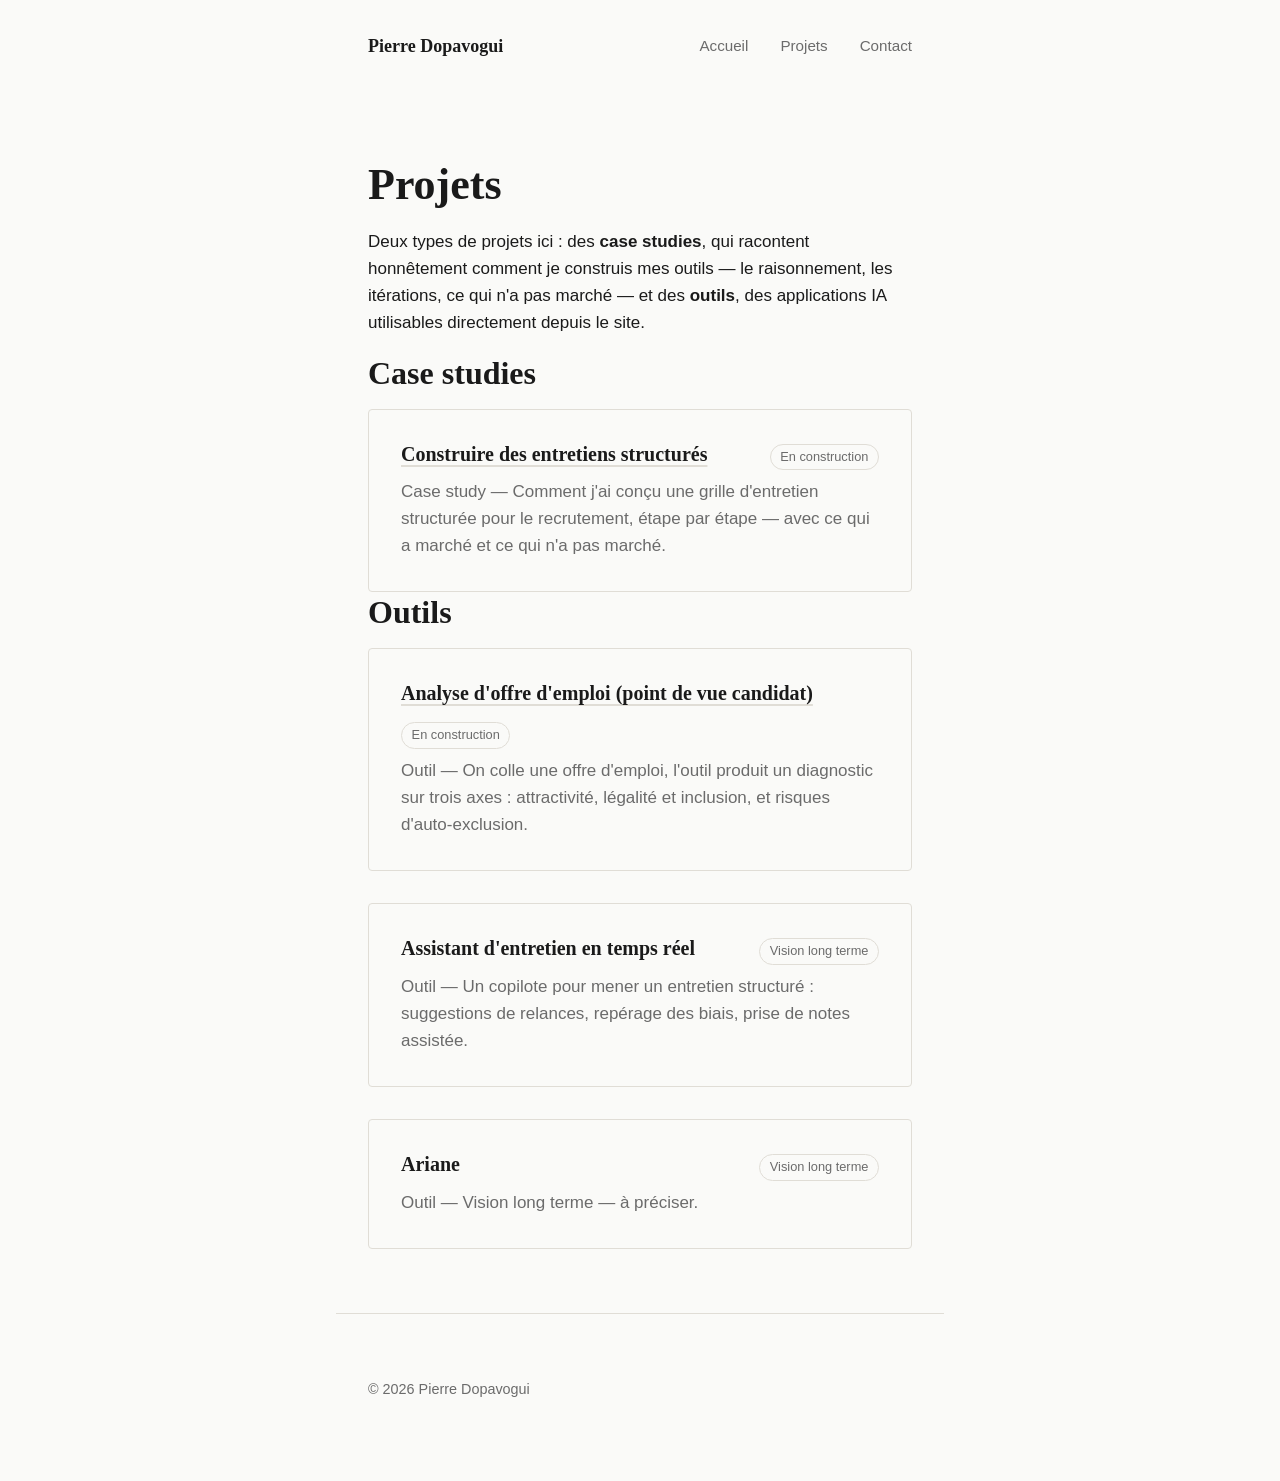
==== projets/index.html @ b9d97fe5 "Pose les fondations du site : layout, parseur Markdown, gestion des projets Architecture vanilla JS " ====
<!DOCTYPE html>
<html lang="fr">
<head>
  <meta charset="UTF-8" />
  <meta name="viewport" content="width=device-width, initial-scale=1.0" />
  <meta name="robots" content="noindex, nofollow" />
  <title>Projets — Pierre Dopavogui</title>
  <link rel="stylesheet" href="/assets/css/style.css" />
</head>
<body>
  <header id="site-header" class="site-header"></header>

  <main>
    <h1>Projets</h1>
    <p>
      Deux types de projets ici : des <strong>case studies</strong>, qui
      racontent honnêtement comment je construis mes outils — le
      raisonnement, les itérations, ce qui n'a pas marché — et des
      <strong>outils</strong>, des applications IA utilisables directement
      depuis le site.
    </p>

    <section aria-labelledby="case-studies-heading">
      <h2 id="case-studies-heading">Case studies</h2>
      <ul class="project-list" data-project-list="case-study"></ul>
    </section>

    <section aria-labelledby="outils-heading">
      <h2 id="outils-heading">Outils</h2>
      <ul class="project-list" data-project-list="outil"></ul>
    </section>
  </main>

  <footer id="site-footer" class="site-footer"></footer>

  <script src="/assets/js/projects-data.js"></script>
  <script src="/assets/js/projects.js"></script>
  <script src="/assets/js/layout.js"></script>
</body>
</html>
---- assets/css/style.css ----
/* ==========================================================================
   Variables — palette et échelle typographique
   Esprit : sobre, clair, légèrement technique. Référence : nevinjojo.com
   ========================================================================== */

:root {
  --color-bg: #fafaf8;
  --color-text: #1a1a1a;
  --color-text-muted: #6b6b6b;
  --color-accent: #2b4c7e;
  --color-border: #e0ddd6;
  --color-surface: #f1efe9;

  --font-sans: -apple-system, BlinkMacSystemFont, "Segoe UI", Roboto, Helvetica, Arial, sans-serif;
  --font-serif: Georgia, "Times New Roman", serif;
  --font-mono: ui-monospace, SFMono-Regular, "SF Mono", Menlo, Consolas, monospace;

  --measure: 38rem;
  --space-xs: 0.5rem;
  --space-sm: 1rem;
  --space-md: 2rem;
  --space-lg: 4rem;
  --space-xl: 6rem;

  --radius: 4px;
}

/* ==========================================================================
   Reset minimal
   ========================================================================== */

*,
*::before,
*::after {
  box-sizing: border-box;
}

html {
  -webkit-text-size-adjust: 100%;
}

body {
  margin: 0;
}

img,
svg {
  display: block;
  max-width: 100%;
}

a {
  color: inherit;
}

/* ==========================================================================
   Typographie de base
   ========================================================================== */

body {
  background: var(--color-bg);
  color: var(--color-text);
  font-family: var(--font-sans);
  font-size: 1.0625rem;
  line-height: 1.6;
  -webkit-font-smoothing: antialiased;
}

h1,
h2,
h3,
h4 {
  font-family: var(--font-serif);
  font-weight: 600;
  line-height: 1.25;
  margin: 0 0 var(--space-sm);
}

h1 {
  font-size: clamp(1.875rem, 4vw, 2.75rem);
}

h2 {
  font-size: clamp(1.5rem, 3vw, 2rem);
}

h3 {
  font-size: 1.25rem;
}

p {
  margin: 0 0 var(--space-sm);
}

a {
  text-decoration-color: var(--color-border);
  text-underline-offset: 0.2em;
}

a:hover {
  text-decoration-color: currentColor;
}

code {
  font-family: var(--font-mono);
  font-size: 0.9em;
  background: var(--color-surface);
  padding: 0.15em 0.35em;
  border-radius: var(--radius);
}

pre {
  background: var(--color-surface);
  padding: var(--space-sm);
  border-radius: var(--radius);
  overflow-x: auto;
}

pre code {
  background: none;
  padding: 0;
}

blockquote {
  margin: var(--space-md) 0;
  padding-left: var(--space-sm);
  border-left: 2px solid var(--color-border);
  color: var(--color-text-muted);
}

/* ==========================================================================
   Layout — structure commune (header / main / footer)
   ========================================================================== */

.site-header,
.site-footer,
main {
  max-width: var(--measure);
  margin-inline: auto;
  padding-inline: var(--space-md);
}

.site-header {
  display: flex;
  align-items: center;
  justify-content: space-between;
  gap: var(--space-md);
  padding-block: var(--space-md);
}

.site-header__name {
  font-family: var(--font-serif);
  font-weight: 600;
  font-size: 1.125rem;
  text-decoration: none;
}

.site-nav {
  display: flex;
  gap: var(--space-md);
}

.site-nav a {
  font-size: 0.95rem;
  color: var(--color-text-muted);
  text-decoration: none;
}

.site-nav a:hover,
.site-nav a[aria-current="page"] {
  color: var(--color-text);
}

main {
  padding-block: var(--space-lg);
  min-height: 60vh;
}

.site-footer {
  padding-block: var(--space-lg);
  color: var(--color-text-muted);
  font-size: 0.9rem;
  border-top: 1px solid var(--color-border);
}

/* ==========================================================================
   Composants
   ========================================================================== */

.tag {
  display: inline-block;
  font-size: 0.8rem;
  color: var(--color-text-muted);
  border: 1px solid var(--color-border);
  border-radius: 999px;
  padding: 0.15em 0.75em;
}

.project-list {
  list-style: none;
  margin: 0;
  padding: 0;
  display: flex;
  flex-direction: column;
  gap: var(--space-md);
}

.project-card {
  border: 1px solid var(--color-border);
  border-radius: var(--radius);
  padding: var(--space-md);
}

.project-card__header {
  display: flex;
  align-items: baseline;
  justify-content: space-between;
  gap: var(--space-sm);
  flex-wrap: wrap;
}

.project-card h3 {
  margin: 0;
}

.project-card p {
  color: var(--color-text-muted);
  margin-block: var(--space-xs) 0;
}

/* ==========================================================================
   Article (rendu Markdown)
   ========================================================================== */

.article-header {
  margin-bottom: var(--space-lg);
}

.article-header .tag {
  margin-bottom: var(--space-sm);
}

.article-body h2 {
  margin-top: var(--space-lg);
}

.article-body ul,
.article-body ol {
  padding-left: 1.25em;
}

/* ==========================================================================
   Responsive
   ========================================================================== */

@media (max-width: 40rem) {
  .site-header {
    flex-direction: column;
    align-items: flex-start;
    gap: var(--space-sm);
  }

  .site-nav {
    gap: var(--space-sm);
  }
}
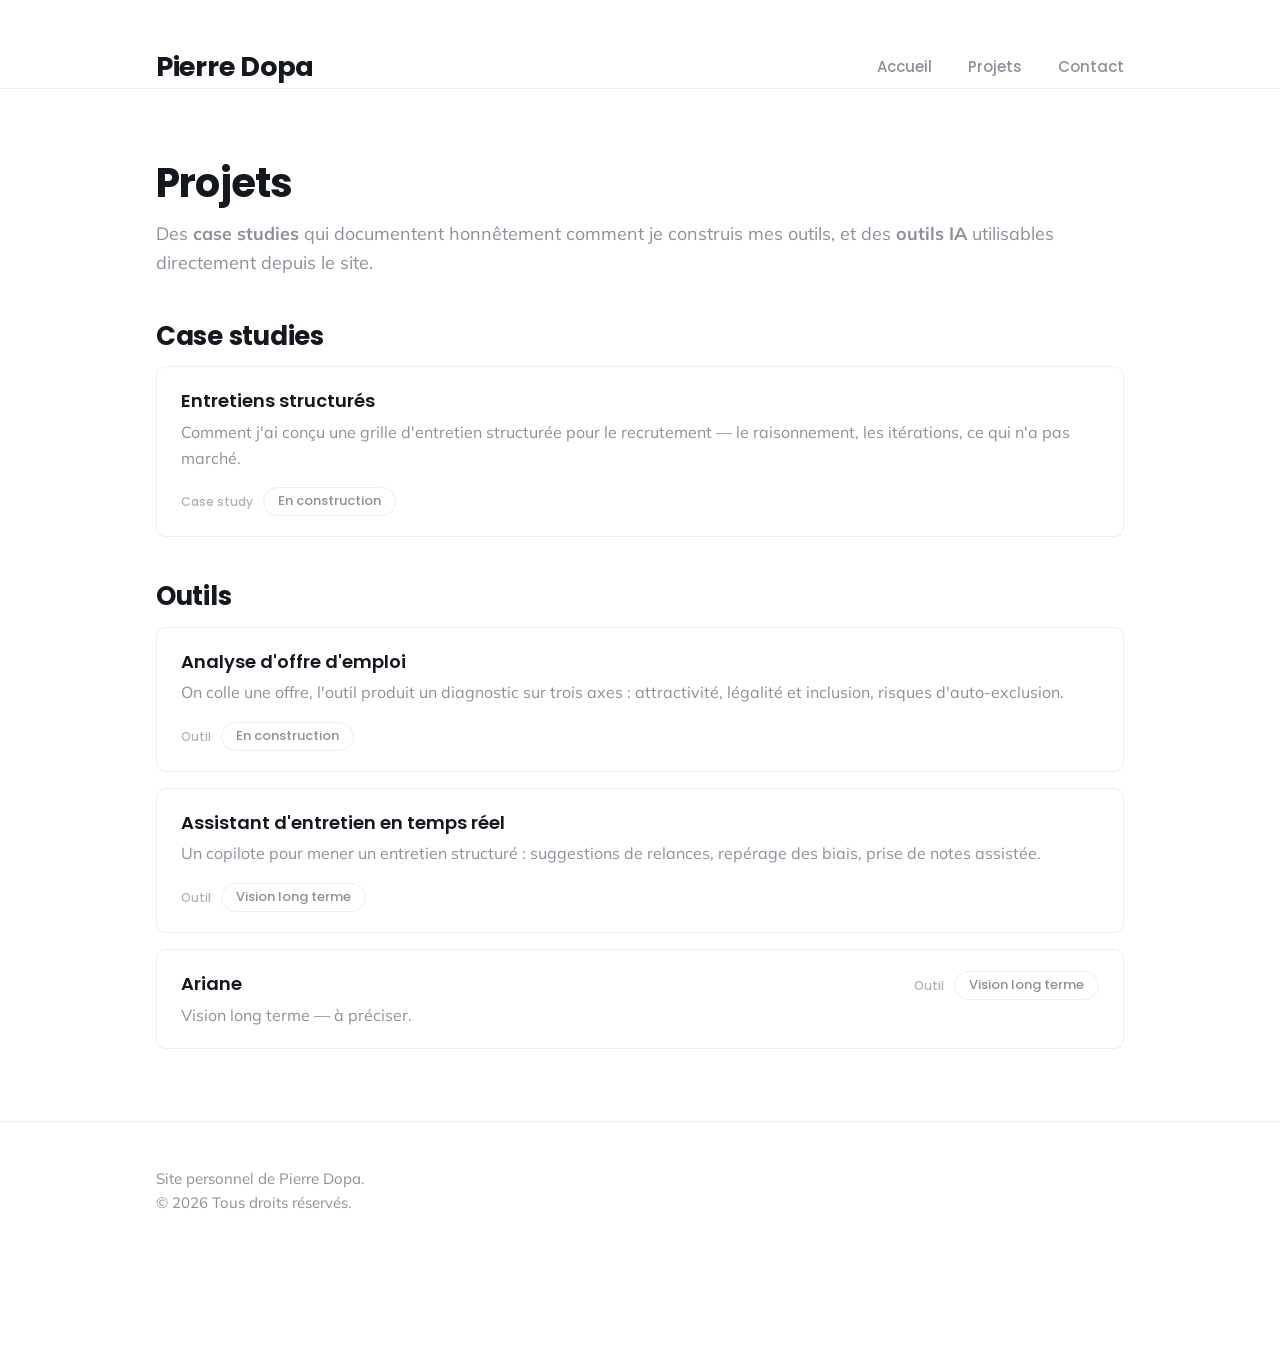
==== commit 33f103fb: "Intègre le design handoff haute fidélité dans la structure du repo Nouvelle identité visuelle (Poppi" ====
--- a/projets/index.html
+++ b/projets/index.html
@@ -2,36 +2,39 @@
 <html lang="fr">
 <head>
   <meta charset="UTF-8" />
-  <meta name="viewport" content="width=device-width, initial-scale=1.0" />
+  <meta name="viewport" content="width=device-width, initial-scale=1" />
   <meta name="robots" content="noindex, nofollow" />
-  <title>Projets — Pierre Dopavogui</title>
+  <title>Projets — Pierre Dopa</title>
+  <link rel="preconnect" href="https://fonts.googleapis.com" />
+  <link rel="preconnect" href="https://fonts.gstatic.com" crossorigin />
+  <link href="https://fonts.googleapis.com/css2?family=Poppins:wght@400;500;600;700&family=Mulish:wght@400;500;600;700&display=swap" rel="stylesheet" />
   <link rel="stylesheet" href="/assets/css/style.css" />
 </head>
 <body>
-  <header id="site-header" class="site-header"></header>
+  <header id="site-header"></header>
 
-  <main>
-    <h1>Projets</h1>
-    <p>
-      Deux types de projets ici : des <strong>case studies</strong>, qui
-      racontent honnêtement comment je construis mes outils — le
-      raisonnement, les itérations, ce qui n'a pas marché — et des
-      <strong>outils</strong>, des applications IA utilisables directement
-      depuis le site.
-    </p>
+  <main class="inner-main">
+    <div class="wrap">
+      <h1 class="inner-title">Projets</h1>
+      <p class="inner-lead">
+        Des <strong>case studies</strong> qui documentent honnêtement comment
+        je construis mes outils, et des <strong>outils IA</strong> utilisables
+        directement depuis le site.
+      </p>
 
-    <section aria-labelledby="case-studies-heading">
-      <h2 id="case-studies-heading">Case studies</h2>
-      <ul class="project-list" data-project-list="case-study"></ul>
-    </section>
+      <section aria-labelledby="case-studies-heading">
+        <h2 style="font-size:clamp(20px,2.2vw,26px);font-weight:700;letter-spacing:-.01em;margin-bottom:16px" id="case-studies-heading">Case studies</h2>
+        <ul class="project-list-simple" data-project-list="case-study"></ul>
+      </section>
 
-    <section aria-labelledby="outils-heading">
-      <h2 id="outils-heading">Outils</h2>
-      <ul class="project-list" data-project-list="outil"></ul>
-    </section>
+      <section aria-labelledby="outils-heading" style="margin-top:clamp(32px,5vh,56px)">
+        <h2 style="font-size:clamp(20px,2.2vw,26px);font-weight:700;letter-spacing:-.01em;margin-bottom:16px" id="outils-heading">Outils</h2>
+        <ul class="project-list-simple" data-project-list="outil"></ul>
+      </section>
+    </div>
   </main>
 
-  <footer id="site-footer" class="site-footer"></footer>
+  <footer id="site-footer"></footer>
 
   <script src="/assets/js/projects-data.js"></script>
   <script src="/assets/js/projects.js"></script>
--- a/assets/css/style.css
+++ b/assets/css/style.css
@@ -1,266 +1,350 @@
-/* ==========================================================================
-   Variables — palette et échelle typographique
-   Esprit : sobre, clair, légèrement technique. Référence : nevinjojo.com
-   ========================================================================== */
-
+/* =========================================================================
+   pierredopa.com — feuille de style principale
+   Design handoff haute fidélité intégré dans la structure du repo.
+   Esprit : fond blanc, Poppins/Mulish, marques dessinées, projets alternés,
+   canvas « chaos ». Complété par des styles pour les pages intérieures
+   (articles, projets listing, outils).
+   ========================================================================= */
+
+/* =========================================================================
+   1. Design tokens
+   ========================================================================= */
 :root {
-  --color-bg: #fafaf8;
-  --color-text: #1a1a1a;
-  --color-text-muted: #6b6b6b;
-  --color-accent: #2b4c7e;
-  --color-border: #e0ddd6;
-  --color-surface: #f1efe9;
-
-  --font-sans: -apple-system, BlinkMacSystemFont, "Segoe UI", Roboto, Helvetica, Arial, sans-serif;
-  --font-serif: Georgia, "Times New Roman", serif;
-  --font-mono: ui-monospace, SFMono-Regular, "SF Mono", Menlo, Consolas, monospace;
-
-  --measure: 38rem;
-  --space-xs: 0.5rem;
-  --space-sm: 1rem;
-  --space-md: 2rem;
-  --space-lg: 4rem;
-  --space-xl: 6rem;
-
-  --radius: 4px;
-}
-
-/* ==========================================================================
-   Reset minimal
-   ========================================================================== */
-
-*,
-*::before,
-*::after {
-  box-sizing: border-box;
-}
-
-html {
-  -webkit-text-size-adjust: 100%;
-}
-
+  --ink:   #14181f;
+  --gray:  #8b9099;
+  --bg:    #ffffff;
+  --line:  #ececef;
+
+  --blue:  #8bc1f2;   /* lasso hero */
+  --red:   #fb8181;   /* gribouillis hero */
+  --mint:  #34c2a8;   /* tampon "ennuyeux" */
+
+  --btn:       #f1f2f4;
+  --btn-hover: #e6e8eb;
+
+  --maxw: 1080px;
+  --pad:  clamp(22px, 5vw, 56px);
+
+  --font-display: "Poppins", system-ui, sans-serif;
+  --font-body:    "Mulish",  system-ui, sans-serif;
+  --font-hand:    "Caveat",  cursive;
+}
+
+/* =========================================================================
+   2. Reset minimal
+   ========================================================================= */
+*, *::before, *::after { box-sizing: border-box; }
+html { -webkit-text-size-adjust: 100%; scroll-behavior: smooth; }
 body {
   margin: 0;
-}
-
-img,
-svg {
-  display: block;
-  max-width: 100%;
-}
-
-a {
-  color: inherit;
-}
-
-/* ==========================================================================
-   Typographie de base
-   ========================================================================== */
-
-body {
-  background: var(--color-bg);
-  color: var(--color-text);
-  font-family: var(--font-sans);
-  font-size: 1.0625rem;
+  background: var(--bg);
+  color: var(--ink);
+  font-family: var(--font-body);
+  font-size: 18px;
   line-height: 1.6;
   -webkit-font-smoothing: antialiased;
-}
-
-h1,
-h2,
-h3,
-h4 {
-  font-family: var(--font-serif);
-  font-weight: 600;
-  line-height: 1.25;
-  margin: 0 0 var(--space-sm);
-}
-
-h1 {
-  font-size: clamp(1.875rem, 4vw, 2.75rem);
-}
-
-h2 {
-  font-size: clamp(1.5rem, 3vw, 2rem);
-}
-
-h3 {
-  font-size: 1.25rem;
-}
-
-p {
-  margin: 0 0 var(--space-sm);
-}
-
-a {
-  text-decoration-color: var(--color-border);
-  text-underline-offset: 0.2em;
-}
-
-a:hover {
-  text-decoration-color: currentColor;
-}
-
-code {
-  font-family: var(--font-mono);
-  font-size: 0.9em;
-  background: var(--color-surface);
-  padding: 0.15em 0.35em;
-  border-radius: var(--radius);
-}
-
-pre {
-  background: var(--color-surface);
-  padding: var(--space-sm);
-  border-radius: var(--radius);
-  overflow-x: auto;
-}
-
-pre code {
-  background: none;
-  padding: 0;
-}
-
-blockquote {
-  margin: var(--space-md) 0;
-  padding-left: var(--space-sm);
-  border-left: 2px solid var(--color-border);
-  color: var(--color-text-muted);
-}
-
-/* ==========================================================================
-   Layout — structure commune (header / main / footer)
-   ========================================================================== */
-
-.site-header,
-.site-footer,
-main {
-  max-width: var(--measure);
-  margin-inline: auto;
-  padding-inline: var(--space-md);
-}
-
-.site-header {
-  display: flex;
-  align-items: center;
-  justify-content: space-between;
-  gap: var(--space-md);
-  padding-block: var(--space-md);
-}
-
-.site-header__name {
-  font-family: var(--font-serif);
-  font-weight: 600;
-  font-size: 1.125rem;
+  text-rendering: optimizeLegibility;
+  overflow-x: hidden;
+}
+img { max-width: 100%; display: block; }
+a   { color: inherit; text-decoration: none; }
+h1, h2, h3 { margin: 0; font-family: var(--font-display); font-weight: 600; line-height: 1.1; }
+p   { margin: 0; }
+
+/* =========================================================================
+   3. Structure partagée
+   ========================================================================= */
+/* Le contenu passe au-dessus du canvas de gribouillage (home) */
+#contentContainer { position: relative; z-index: 2; }
+
+.wrap { max-width: var(--maxw); margin: 0 auto; padding-inline: var(--pad); }
+
+/* =========================================================================
+   4. Nav — home (chaos toggle) et pages intérieures (via layout.js)
+   ========================================================================= */
+.nav { padding-top: clamp(28px, 5vh, 48px); }
+.nav-inner {
+  display: flex; align-items: center;
+  justify-content: space-between; gap: 16px;
+}
+.brand {
+  font-family: var(--font-display); font-weight: 700;
+  font-size: clamp(22px, 2.4vw, 27px); letter-spacing: -.01em;
+}
+
+/* Toggle chaos (home uniquement) */
+.chaos { display: inline-flex; align-items: center; gap: 12px; user-select: none; }
+.chaos-label { font-family: var(--font-display); font-weight: 500; font-size: 16px; color: var(--ink); }
+.switch { position: relative; width: 46px; height: 26px; flex: none; cursor: pointer; }
+.switch input { position: absolute; opacity: 0; width: 100%; height: 100%; margin: 0; cursor: pointer; }
+.switch .track { position: absolute; inset: 0; background: #e3e5e9; border-radius: 999px; transition: background .22s; }
+.switch .knob  { position: absolute; top: 3px; left: 3px; width: 20px; height: 20px; border-radius: 50%; background: #fff; box-shadow: 0 1px 3px rgba(0,0,0,.2); transition: transform .22s; }
+.switch input:checked ~ .track { background: var(--mint); }
+.switch input:checked ~ .knob  { transform: translateX(20px); }
+
+/* Nav pages intérieures */
+.site-nav-links { display: flex; gap: clamp(20px, 3vw, 36px); align-items: center; }
+.site-nav-links a {
+  font-family: var(--font-display); font-weight: 500;
+  font-size: 15px; color: var(--gray);
+  transition: color .18s;
+}
+.site-nav-links a:hover,
+.site-nav-links a[aria-current="page"] { color: var(--ink); }
+
+/* =========================================================================
+   5. Hero
+   ========================================================================= */
+.hero {
+  min-height: 78vh; display: flex; align-items: center;
+  padding: clamp(40px, 7vh, 90px) 0;
+}
+.hero-grid {
+  display: grid; grid-template-columns: 1.15fr .85fr;
+  gap: clamp(30px, 5vw, 60px); align-items: center; width: 100%;
+}
+@media (max-width: 860px) { .hero-grid { grid-template-columns: 1fr; } }
+
+.hero-headline {
+  font-family: var(--font-display); font-weight: 500;
+  font-size: clamp(32px, 4.4vw, 52px); line-height: 1.5;
+  letter-spacing: -.01em; max-width: 15ch;
+}
+
+/* Marques dessinées */
+.mark { position: relative; white-space: nowrap; display: inline; }
+.mark svg { position: absolute; pointer-events: none; overflow: visible; }
+.mark-lasso { margin-right: .35em; }
+.mark-lasso svg { left: -14px; right: -14px; top: -8px; bottom: -8px; width: calc(100% + 28px); height: calc(100% + 16px); }
+.mark-squiggle svg { left: 0; right: 0; bottom: -14px; width: 100%; height: 16px; }
+.lasso-path   { stroke: var(--blue); stroke-width: 3;   fill: none; stroke-linecap: round; }
+.squiggle-path { stroke: var(--red);  stroke-width: 3.4; fill: none; stroke-linecap: round; }
+
+.hero-desc {
+  margin-top: 30px; font-size: clamp(17px, 1.4vw, 19px);
+  color: var(--gray); max-width: 30ch; line-height: 1.65;
+}
+.hero-desc a { color: var(--ink); text-decoration: underline; text-underline-offset: 3px; text-decoration-thickness: 1.5px; transition: color .18s; }
+.hero-desc a:hover   { color: var(--blue); }
+.hero-desc a.tw:hover { color: var(--mint); }
+
+.hero-art { display: flex; justify-content: center; }
+.hero-art img { width: min(330px, 80%); aspect-ratio: 4 / 5; object-fit: contain; }
+img:not([src]), img[src=""] { background: #f1f2f4; }
+
+/* =========================================================================
+   6. Sections génériques
+   ========================================================================= */
+.section { padding: clamp(40px, 8vh, 80px) 0; }
+section[id], div[id].section { scroll-margin-top: 30px; }
+
+/* =========================================================================
+   7. Projets — cartes alternées (home)
+   ========================================================================= */
+.projects { padding: clamp(30px, 6vh, 60px) 0; }
+.project   { padding: clamp(36px, 7vh, 80px) 0; }
+.project-grid { display: grid; grid-template-columns: 7fr 5fr; gap: clamp(28px, 5vw, 70px); align-items: center; }
+.project.reverse .project-grid { grid-template-columns: 5fr 7fr; }
+.project.reverse .project-media { order: 2; }
+.project.reverse .project-text  { order: 1; }
+@media (max-width: 820px) {
+  .project-grid,
+  .project.reverse .project-grid { grid-template-columns: 1fr; gap: 26px; }
+  .project.reverse .project-media { order: 0; }
+  .project.reverse .project-text  { order: 0; }
+}
+
+.frame {
+  border-radius: 14px; overflow: hidden; background: #fff;
+  border: 1px solid var(--line);
+  box-shadow: 0 30px 60px -32px rgba(20,24,31,.4), 0 8px 20px -12px rgba(20,24,31,.18);
+  transition: transform .3s cubic-bezier(.2,.7,.2,1), box-shadow .3s;
+}
+.project-media a { display: block; }
+.project-media a:hover .frame { transform: translateY(-7px); box-shadow: 0 44px 80px -34px rgba(20,24,31,.5), 0 10px 22px -12px rgba(20,24,31,.2); }
+.frame-bar { display: flex; align-items: center; gap: 7px; height: 34px; padding: 0 14px; background: #f6f7f8; border-bottom: 1px solid var(--line); }
+.frame-bar span { width: 11px; height: 11px; border-radius: 50%; background: #dcdfe3; }
+.frame-bar span:nth-child(1) { background: #fdbcb6; }
+.frame-bar span:nth-child(2) { background: #fde3a7; }
+.frame-bar span:nth-child(3) { background: #b7e3c0; }
+.frame img { width: 100%; aspect-ratio: 16 / 11; display: block; border-radius: 0; object-fit: cover; background: #f1f2f4; }
+
+.project-text { display: flex; flex-direction: column; align-items: flex-start; gap: 16px; }
+.project-title { font-family: var(--font-display); font-weight: 700; font-size: clamp(28px, 3.4vw, 42px); letter-spacing: -.015em; }
+.project-desc  { font-size: clamp(18px, 1.5vw, 21px); color: var(--gray); line-height: 1.5; max-width: 22ch; }
+
+/* Bouton pilule */
+.btn {
+  margin-top: 6px; display: inline-flex; align-items: center; gap: 8px;
+  font-family: var(--font-display); font-weight: 500; font-size: 16px;
+  background: var(--btn); color: var(--ink);
+  padding: 13px 26px; border-radius: 999px; border: 0; cursor: pointer;
   text-decoration: none;
-}
-
-.site-nav {
-  display: flex;
-  gap: var(--space-md);
-}
-
-.site-nav a {
-  font-size: 0.95rem;
-  color: var(--color-text-muted);
-  text-decoration: none;
-}
-
-.site-nav a:hover,
-.site-nav a[aria-current="page"] {
-  color: var(--color-text);
-}
-
-main {
-  padding-block: var(--space-lg);
+  transition: background .18s, transform .18s;
+}
+.btn:hover { background: var(--btn-hover); transform: translateY(-2px); }
+.btn.inactive { color: var(--gray); cursor: default; }
+.btn.inactive:hover { background: var(--btn); transform: none; }
+
+/* =========================================================================
+   8. À propos
+   ========================================================================= */
+.about-head { position: relative; display: inline-block; margin-bottom: 40px; }
+.about-head h2 { font-family: var(--font-display); font-weight: 700; font-size: clamp(30px, 3.6vw, 44px); letter-spacing: -.015em; }
+.about-stamp {
+  position: absolute; top: -28px; left: calc(100% - 6px);
+  font-family: var(--font-hand); color: var(--mint);
+  font-size: 40px; font-weight: 700; transform: rotate(-9deg); white-space: nowrap;
+}
+.about-cols { display: grid; grid-template-columns: 1fr 1fr; gap: clamp(30px, 5vw, 70px); }
+@media (max-width: 720px) { .about-cols { grid-template-columns: 1fr; gap: 22px; } }
+.about-cols p { font-size: clamp(17px, 1.4vw, 20px); color: var(--gray); line-height: 1.6; }
+.about-cols a { color: var(--ink); text-decoration: underline; text-underline-offset: 3px; }
+
+/* =========================================================================
+   9. Contact
+   ========================================================================= */
+.contact { padding: clamp(30px, 6vh, 70px) 0; }
+.contact h2 { font-family: var(--font-display); font-weight: 700; font-size: clamp(30px, 4vw, 48px); letter-spacing: -.015em; }
+.contact a { color: var(--ink); text-decoration: underline; text-underline-offset: 5px; text-decoration-thickness: 2px; transition: color .18s; }
+.contact a:hover { color: var(--blue); }
+
+/* =========================================================================
+   10. Footer
+   ========================================================================= */
+.footer { padding: clamp(30px, 5vh, 60px) 0 130px; }
+.footer p { font-size: 15px; color: var(--gray); line-height: 1.6; }
+.footer a { color: var(--ink); text-decoration: underline; text-underline-offset: 2px; }
+
+/* =========================================================================
+   11. Palette de gribouillage
+   ========================================================================= */
+#paintBoard {
+  position: fixed; left: 26px; bottom: 26px; z-index: 30;
+  display: flex; gap: 14px; align-items: center;
+}
+#paintBoard button {
+  width: 26px; height: 26px; border-radius: 50%; border: 0; padding: 0; cursor: pointer;
+  box-shadow: 0 1px 4px rgba(0,0,0,.15);
+  transition: transform .16s ease, box-shadow .16s;
+}
+#paintBoard button:hover { transform: scale(1.14); }
+#paintBoard button.active { transform: scale(1.18); box-shadow: 0 0 0 3px #fff, 0 0 0 5px currentColor; }
+.paint-hint {
+  font-family: var(--font-hand); font-size: 21px; color: var(--gray);
+  transform: rotate(-4deg); margin-left: 4px; transition: opacity .25s;
+}
+body:not(.chaos-on) .paint-hint { opacity: 0; }
+
+/* Canvas de gribouillage */
+#chaosCanvas { position: absolute; left: 0; top: 0; z-index: 1; }
+body.chaos-on { cursor: crosshair; }
+body.chaos-on #contentContainer { cursor: crosshair; }
+
+/* =========================================================================
+   12. Pages intérieures — articles, outils, listing projets
+   ========================================================================= */
+
+/* En-tête et pied de page injectés par layout.js sur les pages intérieures */
+#site-header { border-bottom: 1px solid var(--line); }
+#site-footer  { border-top:    1px solid var(--line); }
+
+/* Zone de contenu principale des pages intérieures */
+.inner-main {
+  padding-block: clamp(40px, 8vh, 80px);
   min-height: 60vh;
 }
 
-.site-footer {
-  padding-block: var(--space-lg);
-  color: var(--color-text-muted);
-  font-size: 0.9rem;
-  border-top: 1px solid var(--color-border);
-}
-
-/* ==========================================================================
-   Composants
-   ========================================================================== */
-
-.tag {
+/* En-tête d'article */
+.article-header { margin-bottom: clamp(32px, 6vh, 56px); }
+.article-header .status-tag {
   display: inline-block;
-  font-size: 0.8rem;
-  color: var(--color-text-muted);
-  border: 1px solid var(--color-border);
-  border-radius: 999px;
-  padding: 0.15em 0.75em;
-}
-
-.project-list {
-  list-style: none;
-  margin: 0;
-  padding: 0;
-  display: flex;
-  flex-direction: column;
-  gap: var(--space-md);
-}
-
-.project-card {
-  border: 1px solid var(--color-border);
-  border-radius: var(--radius);
-  padding: var(--space-md);
-}
-
-.project-card__header {
-  display: flex;
-  align-items: baseline;
-  justify-content: space-between;
-  gap: var(--space-sm);
-  flex-wrap: wrap;
-}
-
-.project-card h3 {
-  margin: 0;
-}
-
-.project-card p {
-  color: var(--color-text-muted);
-  margin-block: var(--space-xs) 0;
-}
-
-/* ==========================================================================
-   Article (rendu Markdown)
-   ========================================================================== */
-
-.article-header {
-  margin-bottom: var(--space-lg);
-}
-
-.article-header .tag {
-  margin-bottom: var(--space-sm);
-}
-
+  font-family: var(--font-display); font-size: 13px; font-weight: 500;
+  color: var(--gray); border: 1px solid var(--line);
+  border-radius: 999px; padding: 3px 14px; margin-bottom: 16px;
+}
+.article-header h1 {
+  font-size: clamp(28px, 4vw, 44px); font-weight: 700; letter-spacing: -.02em;
+  line-height: 1.2; margin-bottom: 14px;
+}
+.article-header .article-summary {
+  font-size: clamp(17px, 1.4vw, 20px); color: var(--gray); line-height: 1.6;
+  max-width: 52ch;
+}
+
+/* Corps de l'article */
+.article-body { max-width: 66ch; }
 .article-body h2 {
-  margin-top: var(--space-lg);
-}
-
-.article-body ul,
-.article-body ol {
-  padding-left: 1.25em;
-}
-
-/* ==========================================================================
-   Responsive
-   ========================================================================== */
-
-@media (max-width: 40rem) {
-  .site-header {
-    flex-direction: column;
-    align-items: flex-start;
-    gap: var(--space-sm);
-  }
-
-  .site-nav {
-    gap: var(--space-sm);
-  }
-}
+  font-size: clamp(22px, 2.6vw, 30px); font-weight: 700; letter-spacing: -.015em;
+  margin-top: clamp(40px, 6vh, 64px); margin-bottom: 14px;
+}
+.article-body h3 { font-size: 20px; margin-top: 28px; margin-bottom: 10px; }
+.article-body p  { color: var(--gray); font-size: 18px; line-height: 1.7; margin-bottom: 18px; }
+.article-body strong { color: var(--ink); font-weight: 600; }
+.article-body ul, .article-body ol {
+  padding-left: 1.3em; color: var(--gray); font-size: 18px; line-height: 1.7;
+  margin-bottom: 18px;
+}
+.article-body li { margin-bottom: 6px; }
+.article-body a { color: var(--ink); text-decoration: underline; text-underline-offset: 3px; text-decoration-thickness: 1px; }
+.article-body a:hover { color: var(--blue); }
+.article-body blockquote {
+  margin: 28px 0; padding-left: 20px;
+  border-left: 2px solid var(--line);
+  color: var(--gray); font-style: italic;
+}
+.article-body code {
+  font-family: ui-monospace, SFMono-Regular, Menlo, Consolas, monospace;
+  font-size: .88em; background: #f4f5f7;
+  padding: .15em .35em; border-radius: 4px;
+}
+.article-body pre {
+  background: #f4f5f7; padding: 18px 20px; border-radius: 8px;
+  overflow-x: auto; margin-bottom: 18px;
+}
+.article-body pre code { background: none; padding: 0; }
+
+/* Liste de projets — page /projets/ */
+.project-list-simple {
+  list-style: none; margin: 0; padding: 0;
+  display: flex; flex-direction: column; gap: 16px;
+}
+.project-item {
+  display: flex; align-items: baseline; justify-content: space-between;
+  gap: 16px; flex-wrap: wrap;
+  padding: 20px 24px; border: 1px solid var(--line); border-radius: 10px;
+  transition: border-color .2s;
+}
+.project-item:hover { border-color: #c8ccd4; }
+.project-item__title {
+  font-family: var(--font-display); font-weight: 600; font-size: 18px;
+}
+.project-item__title a { transition: color .18s; }
+.project-item__title a:hover { color: var(--blue); }
+.project-item__desc { color: var(--gray); font-size: 16px; margin-top: 4px; }
+.project-item__meta { display: flex; align-items: center; gap: 10px; flex-shrink: 0; }
+.status-tag {
+  font-family: var(--font-display); font-size: 13px; font-weight: 500;
+  color: var(--gray); border: 1px solid var(--line);
+  border-radius: 999px; padding: 3px 14px; white-space: nowrap;
+}
+.type-tag {
+  font-family: var(--font-display); font-size: 12px; font-weight: 500;
+  color: var(--gray); opacity: .7;
+}
+
+/* Titre de section pages intérieures */
+.inner-title {
+  font-size: clamp(28px, 4vw, 40px); font-weight: 700; letter-spacing: -.02em;
+  margin-bottom: clamp(8px, 2vh, 14px);
+}
+.inner-lead { color: var(--gray); font-size: clamp(16px, 1.4vw, 18px); margin-bottom: clamp(28px, 5vh, 48px); }
+
+/* =========================================================================
+   13. Responsive commun
+   ========================================================================= */
+@media (prefers-reduced-motion: reduce) { html { scroll-behavior: auto; } }
+@media (max-width: 520px) {
+  #paintBoard { left: 16px; bottom: 16px; gap: 11px; }
+  .about-stamp { left: calc(100% - 4px); font-size: 32px; top: -22px; }
+}
